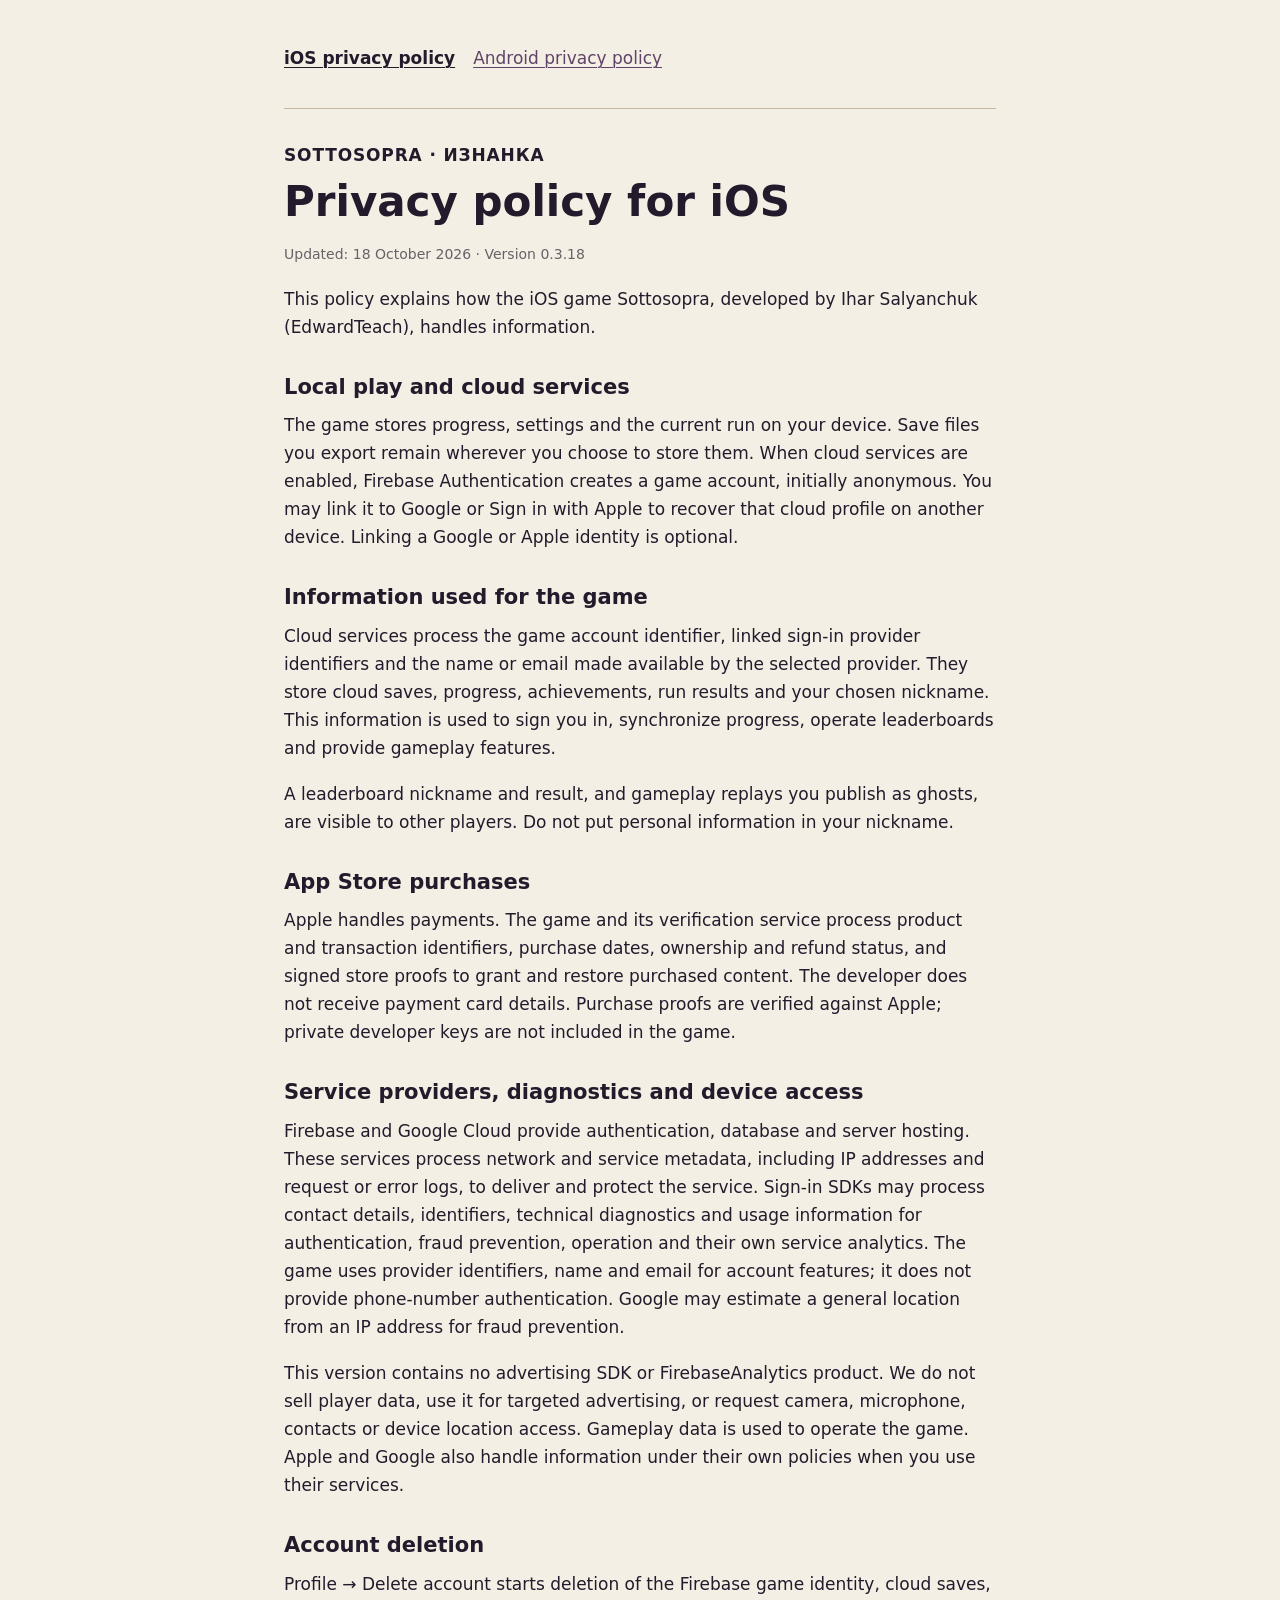
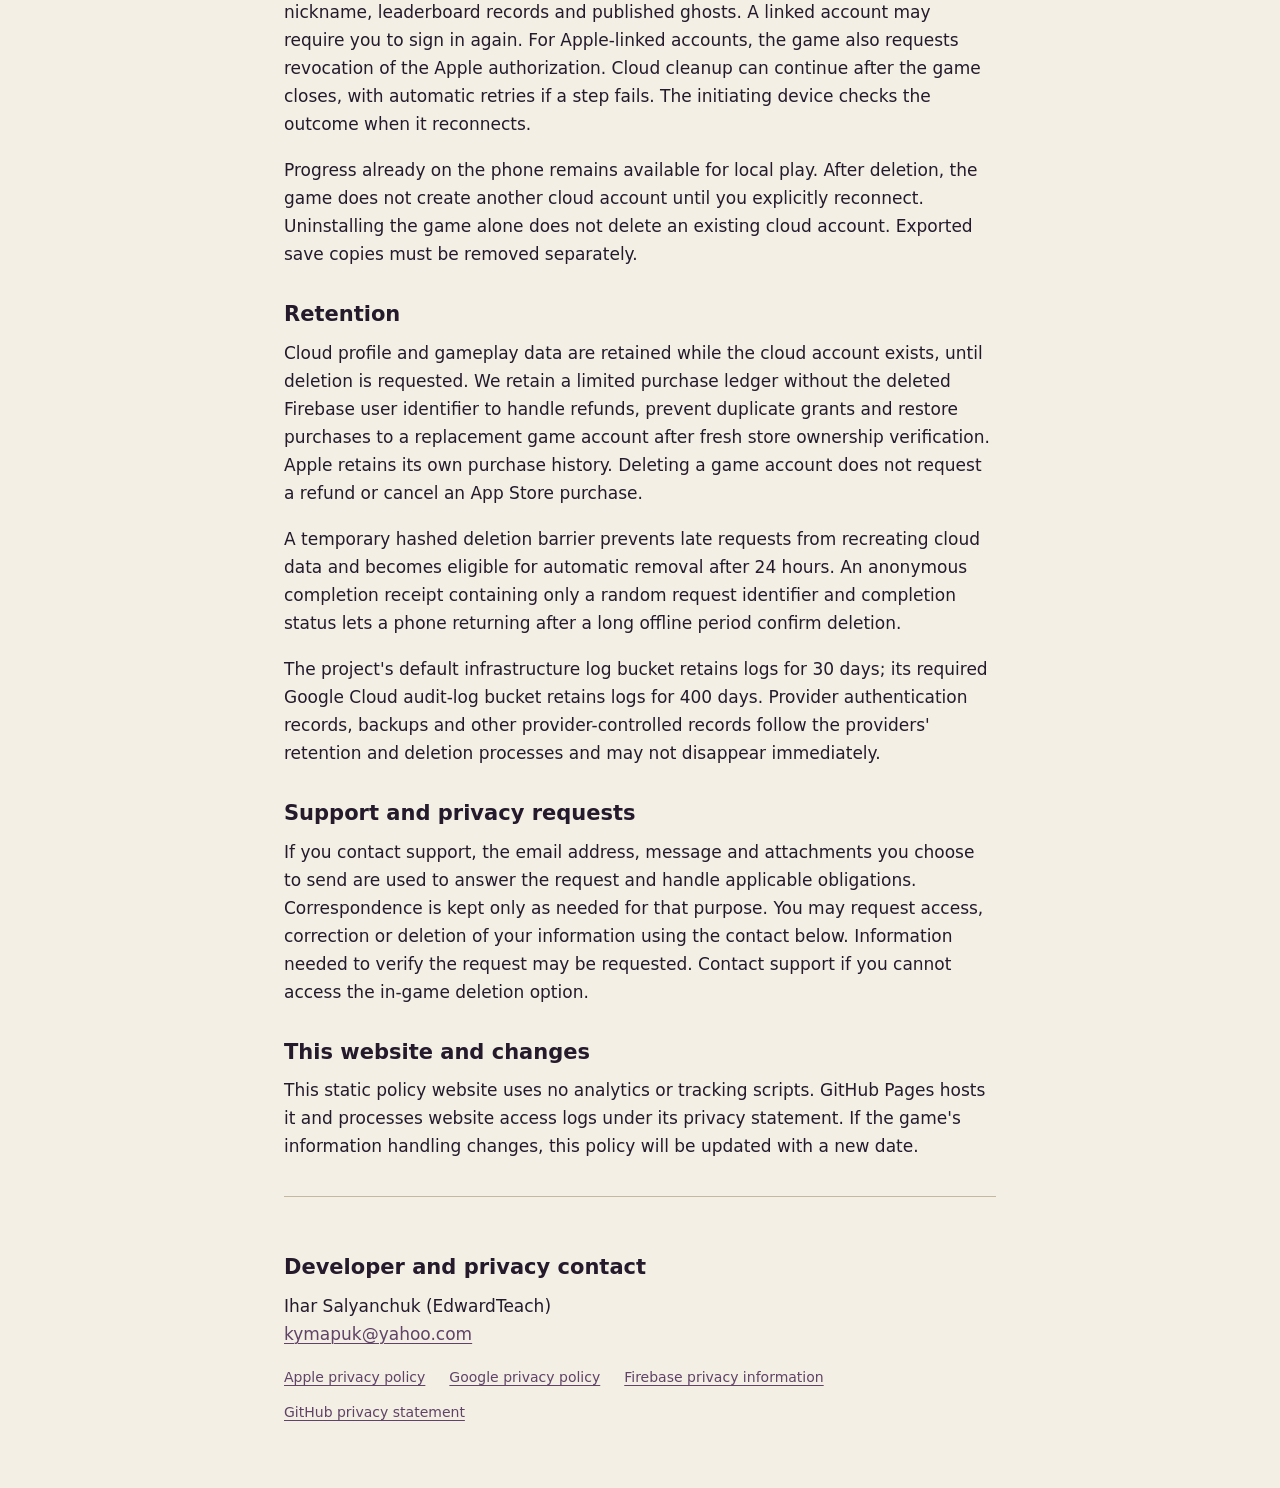
==== ios/index.html @ 8de732e5 "Publish iOS cloud account and purchase privacy policy" ====
<!doctype html>
<html lang="en"><head><meta charset="utf-8"><meta name="viewport" content="width=device-width,initial-scale=1"><meta name="referrer" content="no-referrer"><title>iOS privacy policy · Sottosopra</title><link rel="stylesheet" href="../privacy.css"></head>
<body><main><nav><a href="./" aria-current="page">iOS privacy policy</a><a href="../en-US/index.html">Android privacy policy</a></nav>
<p class="brand">SOTTOSOPRA · ИЗНАНКА</p><h1>Privacy policy for iOS</h1><p class="updated">Updated: 18 October 2026 · Version 0.3.18</p>
<p>This policy explains how the iOS game Sottosopra, developed by Ihar Salyanchuk (EdwardTeach), handles information.</p>
<section><h2>Local play and cloud services</h2><p>The game stores progress, settings and the current run on your device. Save files you export remain wherever you choose to store them. When cloud services are enabled, Firebase Authentication creates a game account, initially anonymous. You may link it to Google or Sign in with Apple to recover that cloud profile on another device. Linking a Google or Apple identity is optional.</p></section>
<section><h2>Information used for the game</h2><p>Cloud services process the game account identifier, linked sign-in provider identifiers and the name or email made available by the selected provider. They store cloud saves, progress, achievements, run results and your chosen nickname. This information is used to sign you in, synchronize progress, operate leaderboards and provide gameplay features.</p><p>A leaderboard nickname and result, and gameplay replays you publish as ghosts, are visible to other players. Do not put personal information in your nickname.</p></section>
<section><h2>App Store purchases</h2><p>Apple handles payments. The game and its verification service process product and transaction identifiers, purchase dates, ownership and refund status, and signed store proofs to grant and restore purchased content. The developer does not receive payment card details. Purchase proofs are verified against Apple; private developer keys are not included in the game.</p></section>
<section><h2>Service providers, diagnostics and device access</h2><p>Firebase and Google Cloud provide authentication, database and server hosting. These services process network and service metadata, including IP addresses and request or error logs, to deliver and protect the service. Sign-in SDKs may process contact details, identifiers, technical diagnostics and usage information for authentication, fraud prevention, operation and their own service analytics. The game uses provider identifiers, name and email for account features; it does not provide phone-number authentication. Google may estimate a general location from an IP address for fraud prevention.</p><p>This version contains no advertising SDK or FirebaseAnalytics product. We do not sell player data, use it for targeted advertising, or request camera, microphone, contacts or device location access. Gameplay data is used to operate the game. Apple and Google also handle information under their own policies when you use their services.</p></section>
<section><h2>Account deletion</h2><p>Profile → Delete account starts deletion of the Firebase game identity, cloud saves, nickname, leaderboard records and published ghosts. A linked account may require you to sign in again. For Apple-linked accounts, the game also requests revocation of the Apple authorization. Cloud cleanup can continue after the game closes, with automatic retries if a step fails. The initiating device checks the outcome when it reconnects.</p><p>Progress already on the phone remains available for local play. After deletion, the game does not create another cloud account until you explicitly reconnect. Uninstalling the game alone does not delete an existing cloud account. Exported save copies must be removed separately.</p></section>
<section><h2>Retention</h2><p>Cloud profile and gameplay data are retained while the cloud account exists, until deletion is requested. We retain a limited purchase ledger without the deleted Firebase user identifier to handle refunds, prevent duplicate grants and restore purchases to a replacement game account after fresh store ownership verification. Apple retains its own purchase history. Deleting a game account does not request a refund or cancel an App Store purchase.</p><p>A temporary hashed deletion barrier prevents late requests from recreating cloud data and becomes eligible for automatic removal after 24 hours. An anonymous completion receipt containing only a random request identifier and completion status lets a phone returning after a long offline period confirm deletion.</p><p>The project's default infrastructure log bucket retains logs for 30 days; its required Google Cloud audit-log bucket retains logs for 400 days. Provider authentication records, backups and other provider-controlled records follow the providers' retention and deletion processes and may not disappear immediately.</p></section>
<section><h2>Support and privacy requests</h2><p>If you contact support, the email address, message and attachments you choose to send are used to answer the request and handle applicable obligations. Correspondence is kept only as needed for that purpose. You may request access, correction or deletion of your information using the contact below. Information needed to verify the request may be requested. Contact support if you cannot access the in-game deletion option.</p></section>
<section><h2>This website and changes</h2><p>This static policy website uses no analytics or tracking scripts. GitHub Pages hosts it and processes website access logs under its privacy statement. If the game's information handling changes, this policy will be updated with a new date.</p></section>
<footer><h2>Developer and privacy contact</h2><p>Ihar Salyanchuk (EdwardTeach)<br><a href="mailto:kymapuk@yahoo.com">kymapuk@yahoo.com</a></p><div class="links"><a href="https://www.apple.com/legal/privacy/">Apple privacy policy</a><a href="https://policies.google.com/privacy">Google privacy policy</a><a href="https://firebase.google.com/support/privacy">Firebase privacy information</a><a href="https://docs.github.com/en/site-policy/privacy-policies/github-general-privacy-statement">GitHub privacy statement</a></div></footer>
</main></body></html>
---- privacy.css ----
:root{color-scheme:light;color:#241a2c;background:#f3efe4;font:17px/1.65 system-ui,sans-serif}
*{box-sizing:border-box}body{margin:0}main{max-width:760px;margin:auto;padding:36px 24px 64px}
nav{display:flex;flex-wrap:wrap;gap:8px 18px;padding:0 0 28px;border-bottom:1px solid #c6b79e}
a{color:#604367;text-decoration-thickness:1px;text-underline-offset:3px;overflow-wrap:anywhere}
nav a{min-height:44px;display:inline-flex;align-items:center}nav [aria-current]{font-weight:750;color:#241a2c}
.brand{font-weight:750;letter-spacing:.05em;margin:32px 0 8px}.updated{color:#6a6066;font-size:14px}
h1{font-size:clamp(22px,5.8vw,42px);line-height:1.2;margin:0 0 16px;overflow-wrap:anywhere}
h2{font-size:21px;line-height:1.35;margin:32px 0 10px}p{margin:0 0 18px}
footer{border-top:1px solid #c6b79e;margin-top:36px;padding-top:24px}.links{display:flex;flex-wrap:wrap;gap:12px 24px;font-size:14px}
@media(max-width:400px){main{padding:24px 18px 48px}}
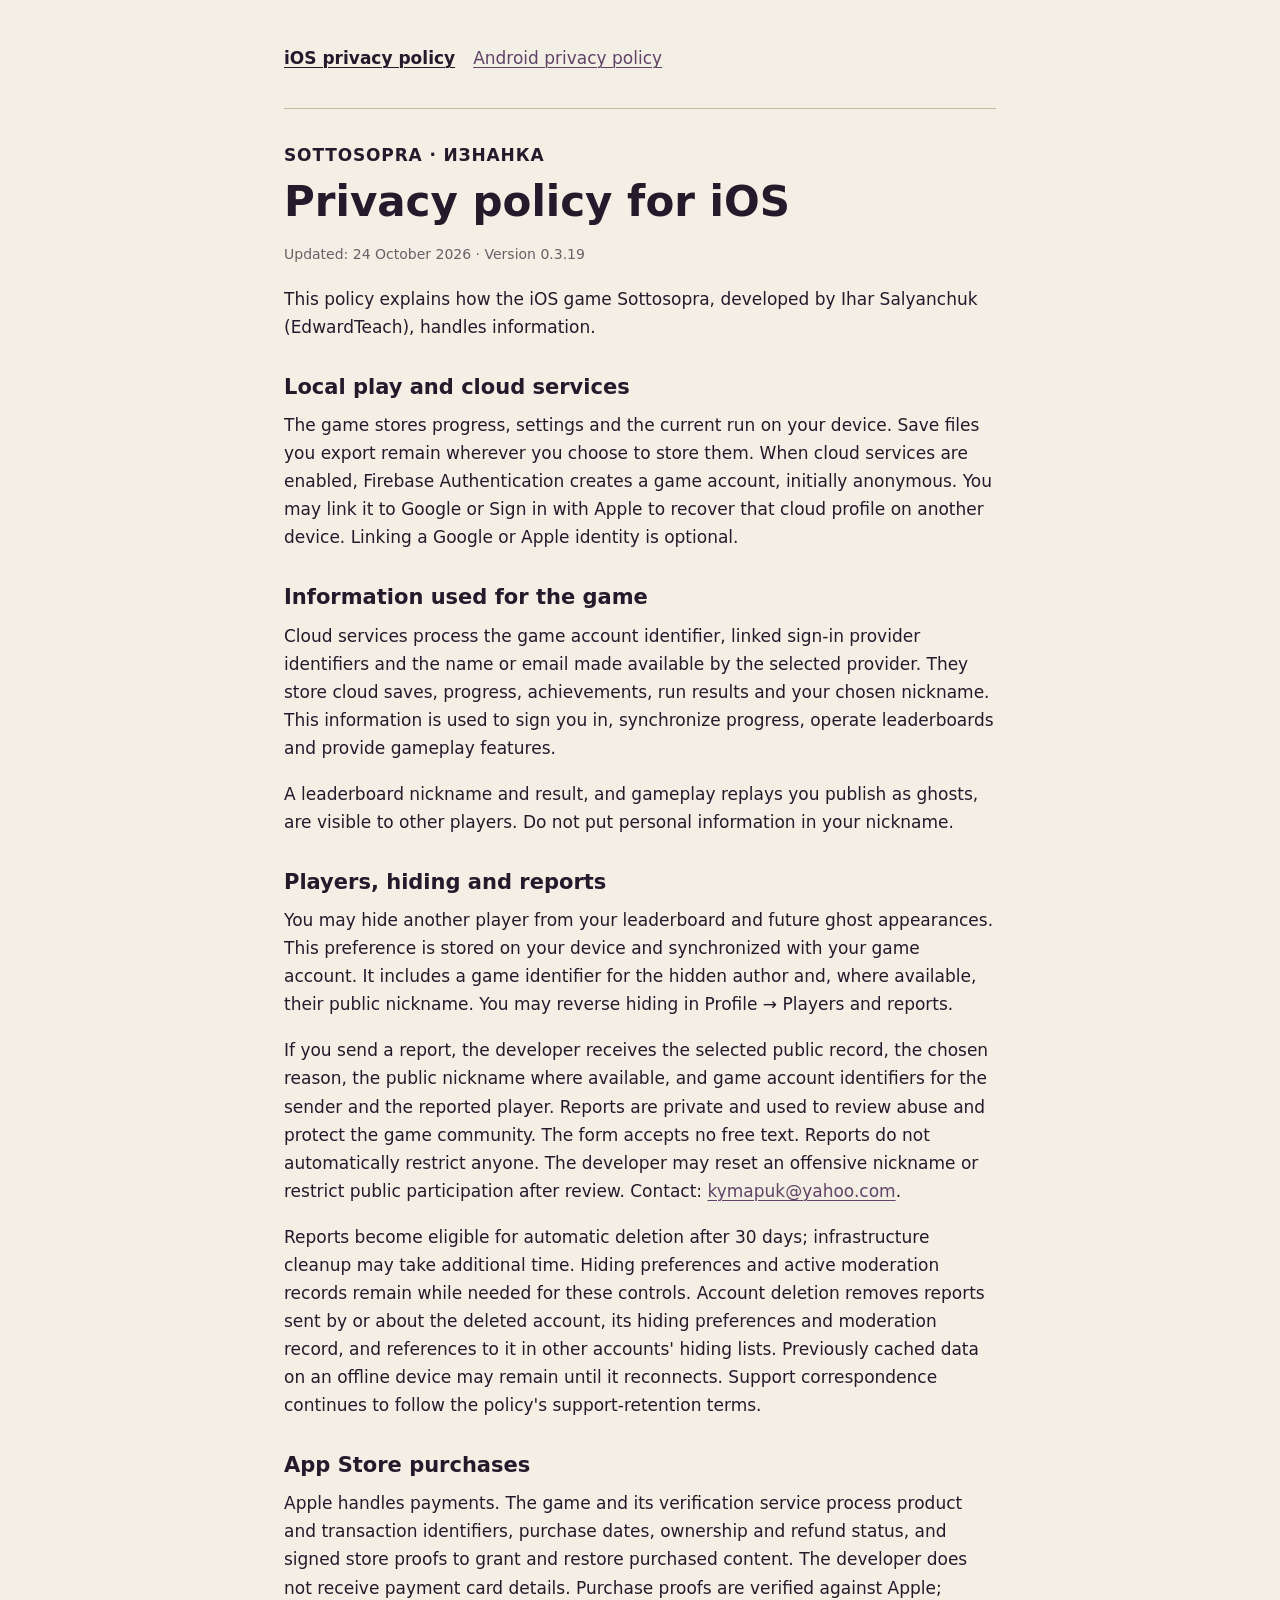
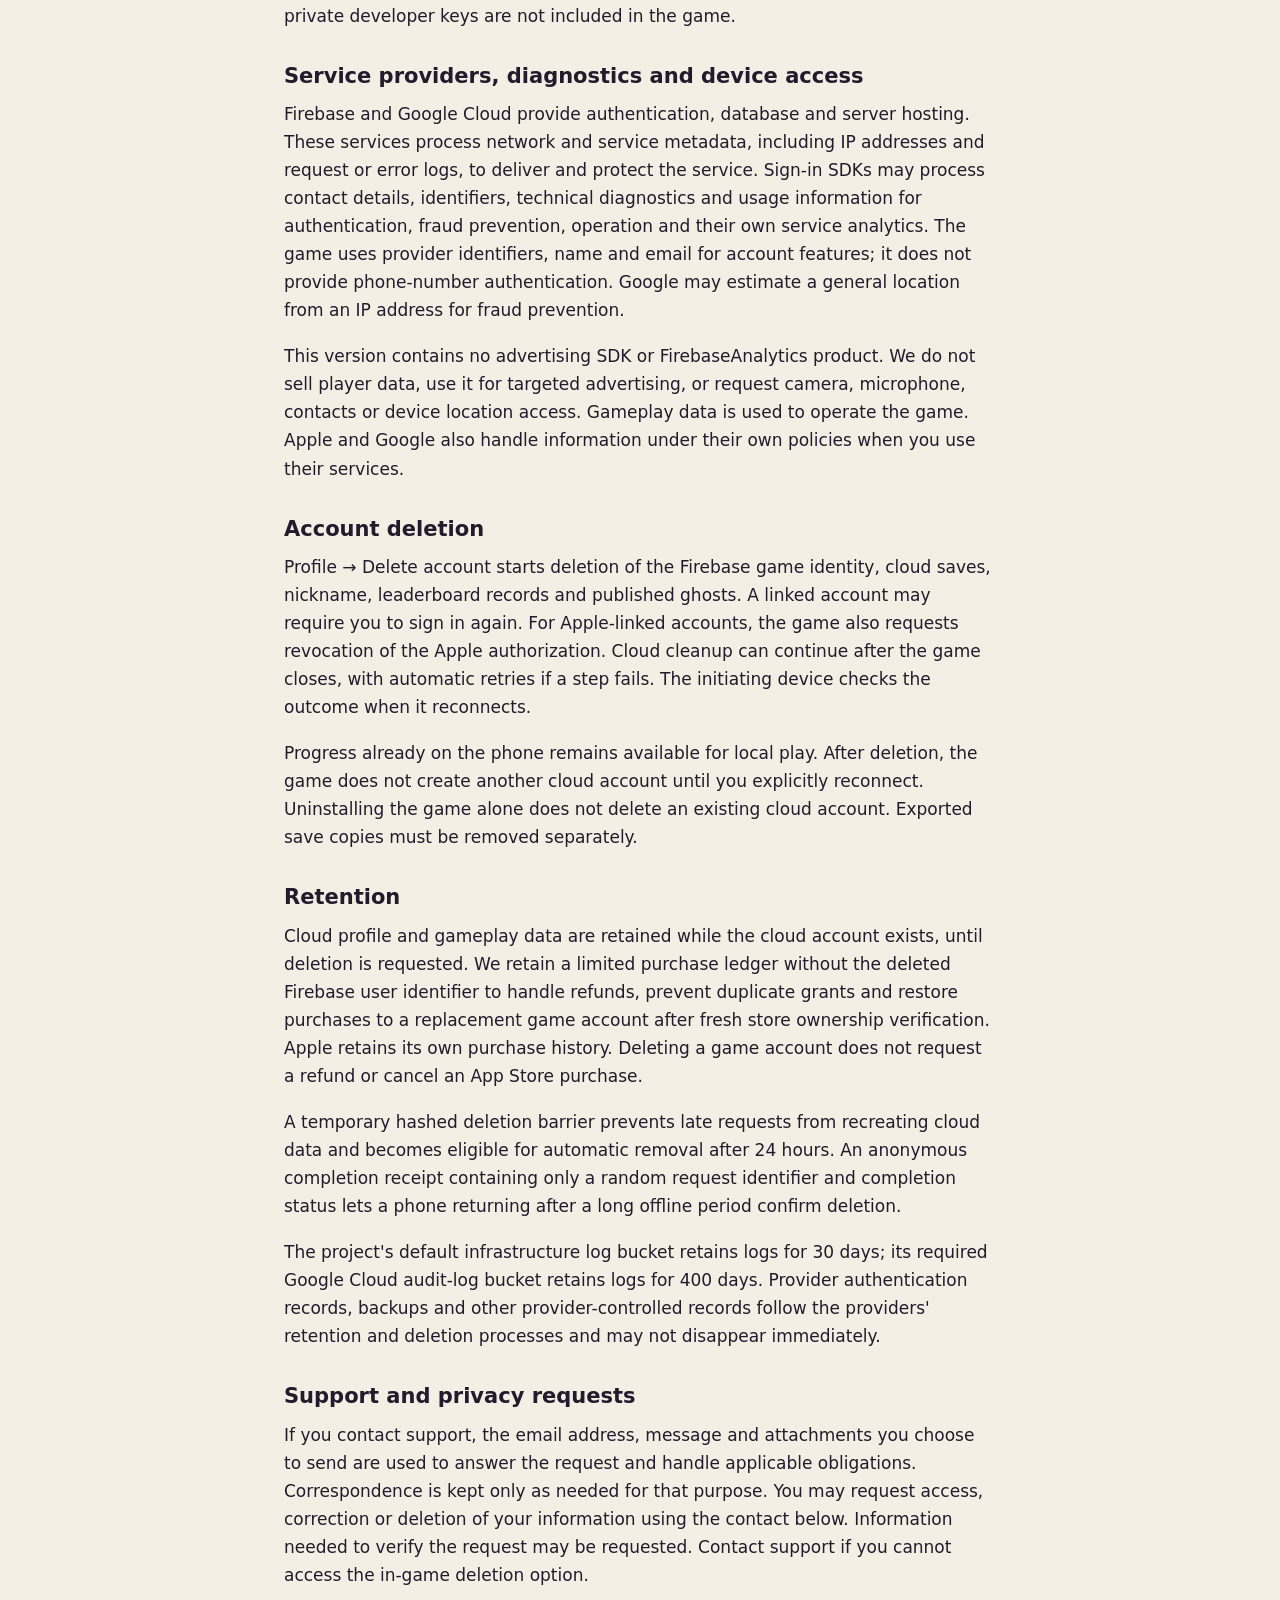
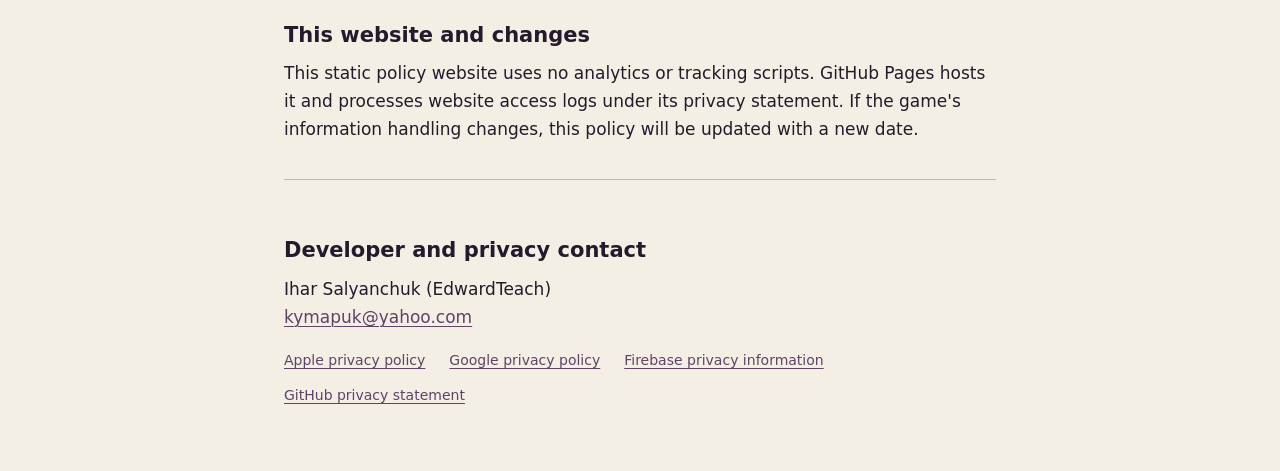
==== commit 108f3f83: "Document player hiding and private reports for iOS 0.3.19" ====
--- a/ios/index.html
+++ b/ios/index.html
@@ -1,10 +1,11 @@
 <!doctype html>
 <html lang="en"><head><meta charset="utf-8"><meta name="viewport" content="width=device-width,initial-scale=1"><meta name="referrer" content="no-referrer"><title>iOS privacy policy · Sottosopra</title><link rel="stylesheet" href="../privacy.css"></head>
 <body><main><nav><a href="./" aria-current="page">iOS privacy policy</a><a href="../en-US/index.html">Android privacy policy</a></nav>
-<p class="brand">SOTTOSOPRA · ИЗНАНКА</p><h1>Privacy policy for iOS</h1><p class="updated">Updated: 18 October 2026 · Version 0.3.18</p>
+<p class="brand">SOTTOSOPRA · ИЗНАНКА</p><h1>Privacy policy for iOS</h1><p class="updated">Updated: 24 October 2026 · Version 0.3.19</p>
 <p>This policy explains how the iOS game Sottosopra, developed by Ihar Salyanchuk (EdwardTeach), handles information.</p>
 <section><h2>Local play and cloud services</h2><p>The game stores progress, settings and the current run on your device. Save files you export remain wherever you choose to store them. When cloud services are enabled, Firebase Authentication creates a game account, initially anonymous. You may link it to Google or Sign in with Apple to recover that cloud profile on another device. Linking a Google or Apple identity is optional.</p></section>
 <section><h2>Information used for the game</h2><p>Cloud services process the game account identifier, linked sign-in provider identifiers and the name or email made available by the selected provider. They store cloud saves, progress, achievements, run results and your chosen nickname. This information is used to sign you in, synchronize progress, operate leaderboards and provide gameplay features.</p><p>A leaderboard nickname and result, and gameplay replays you publish as ghosts, are visible to other players. Do not put personal information in your nickname.</p></section>
+<section><h2>Players, hiding and reports</h2><p>You may hide another player from your leaderboard and future ghost appearances. This preference is stored on your device and synchronized with your game account. It includes a game identifier for the hidden author and, where available, their public nickname. You may reverse hiding in Profile → Players and reports.</p><p>If you send a report, the developer receives the selected public record, the chosen reason, the public nickname where available, and game account identifiers for the sender and the reported player. Reports are private and used to review abuse and protect the game community. The form accepts no free text. Reports do not automatically restrict anyone. The developer may reset an offensive nickname or restrict public participation after review. Contact: <a href="mailto:kymapuk@yahoo.com">kymapuk@yahoo.com</a>.</p><p>Reports become eligible for automatic deletion after 30 days; infrastructure cleanup may take additional time. Hiding preferences and active moderation records remain while needed for these controls. Account deletion removes reports sent by or about the deleted account, its hiding preferences and moderation record, and references to it in other accounts' hiding lists. Previously cached data on an offline device may remain until it reconnects. Support correspondence continues to follow the policy's support-retention terms.</p></section>
 <section><h2>App Store purchases</h2><p>Apple handles payments. The game and its verification service process product and transaction identifiers, purchase dates, ownership and refund status, and signed store proofs to grant and restore purchased content. The developer does not receive payment card details. Purchase proofs are verified against Apple; private developer keys are not included in the game.</p></section>
 <section><h2>Service providers, diagnostics and device access</h2><p>Firebase and Google Cloud provide authentication, database and server hosting. These services process network and service metadata, including IP addresses and request or error logs, to deliver and protect the service. Sign-in SDKs may process contact details, identifiers, technical diagnostics and usage information for authentication, fraud prevention, operation and their own service analytics. The game uses provider identifiers, name and email for account features; it does not provide phone-number authentication. Google may estimate a general location from an IP address for fraud prevention.</p><p>This version contains no advertising SDK or FirebaseAnalytics product. We do not sell player data, use it for targeted advertising, or request camera, microphone, contacts or device location access. Gameplay data is used to operate the game. Apple and Google also handle information under their own policies when you use their services.</p></section>
 <section><h2>Account deletion</h2><p>Profile → Delete account starts deletion of the Firebase game identity, cloud saves, nickname, leaderboard records and published ghosts. A linked account may require you to sign in again. For Apple-linked accounts, the game also requests revocation of the Apple authorization. Cloud cleanup can continue after the game closes, with automatic retries if a step fails. The initiating device checks the outcome when it reconnects.</p><p>Progress already on the phone remains available for local play. After deletion, the game does not create another cloud account until you explicitly reconnect. Uninstalling the game alone does not delete an existing cloud account. Exported save copies must be removed separately.</p></section>
